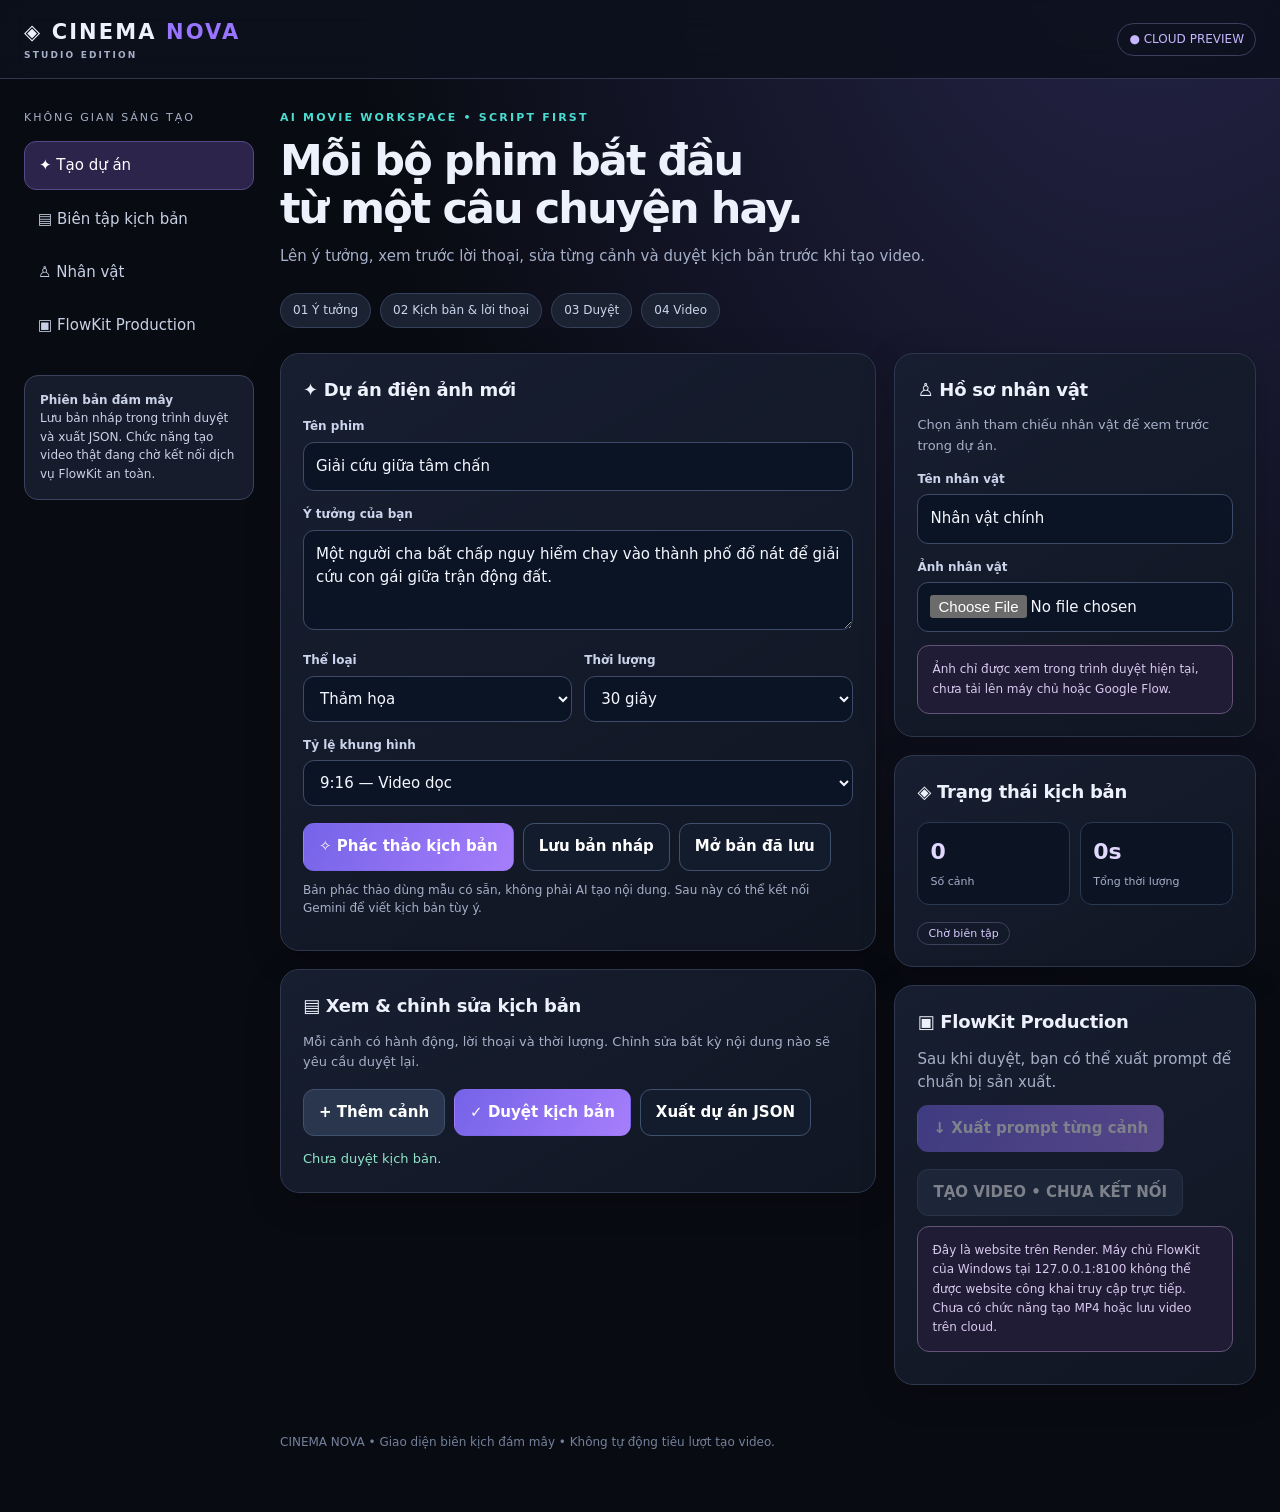
==== index.html @ 41c45855 "Add CINEMA NOVA Cloud cinematic script-first studio" ====
<!doctype html>
<html lang="vi">
<head>
<meta charset="UTF-8"/><meta name="viewport" content="width=device-width,initial-scale=1"/>
<title>CINEMA NOVA — AI Movie Studio</title>
<meta name="description" content="CINEMA NOVA Studio — sáng tạo, chỉnh sửa và duyệt kịch bản trước khi sản xuất phim."/>
<style>
:root{color-scheme:dark;--bg:#090b12;--surface:#121725;--raised:#192132;--line:#2e374e;--ink:#edf1fb;--soft:#a5b0c8;--purple:#9974ff;--cyan:#4adbd1}
*{box-sizing:border-box}body{margin:0;background:radial-gradient(ellipse at 90% -15%,#27264d 0,transparent 50%),var(--bg);font:15px/1.55 system-ui,-apple-system,"Segoe UI",Arial,sans-serif;color:var(--ink)}button,input,select,textarea{font:inherit}button{cursor:pointer}button:disabled{cursor:not-allowed;opacity:.45}
header{border-bottom:1px solid var(--line);background:#0d111de8;position:sticky;top:0;z-index:4;backdrop-filter:blur(14px)}header .inside{max-width:1300px;margin:auto;padding:16px 24px;display:flex;justify-content:space-between;align-items:center;gap:14px}.brand{font-weight:850;font-size:21px;letter-spacing:.1em}.brand em{font-style:normal;color:var(--purple)}.brand small{display:block;font-size:9px;letter-spacing:.24em;color:var(--soft)}.online{padding:6px 11px;border:1px solid #3b405d;color:#c6b6ff;border-radius:99px;font-size:12px}
.layout{max-width:1300px;margin:0 auto;padding:30px 24px;display:grid;grid-template-columns:230px minmax(0,1fr);gap:26px}.sidebar{align-self:start;position:sticky;top:99px}.aside-title{font-size:11px;text-transform:uppercase;letter-spacing:.18em;color:var(--soft);margin-bottom:14px}.nav{display:block;padding:12px 14px;border-radius:12px;color:#c7d0e4;text-decoration:none;margin-bottom:6px}.nav.active{background:#2c244b;color:white;border:1px solid #564989}.nav:hover{background:#20283b}.side-note{margin-top:25px;border:1px solid #3c425e;background:#171c2d;border-radius:14px;padding:15px;font-size:12px;color:#c9d2e6}
main{min-width:0}.eyebrow{color:var(--cyan);font-size:11px;font-weight:700;letter-spacing:.2em;text-transform:uppercase}h1{font-size:clamp(26px,4vw,43px);letter-spacing:-.045em;line-height:1.13;margin:9px 0 12px}h2{font-size:18px;letter-spacing:-.015em;margin:0 0 12px}p{margin:10px 0}.muted{color:var(--soft)}.steps{display:flex;gap:9px;flex-wrap:wrap;margin:25px 0}.step{border-radius:99px;background:#1b2232;border:1px solid #35405b;padding:7px 12px;font-size:12px;color:#cad6eb}.cols{display:grid;grid-template-columns:minmax(0,1.65fr) minmax(270px,1fr);gap:18px;align-items:start}.panel{border:1px solid var(--line);background:linear-gradient(150deg,#171e30,#101622);border-radius:19px;padding:22px;margin-bottom:18px;box-shadow:0 9px 35px #0003}
label{display:block;font-size:12px;color:#cad4ec;margin:14px 0 6px;font-weight:650}textarea,input,select{width:100%;border:1px solid #3d4b68;border-radius:11px;background:#0b1424;color:#f5f7ff;outline:none;padding:12px}textarea{min-height:100px;resize:vertical}input:focus,select:focus,textarea:focus{border-color:var(--purple);box-shadow:0 0 0 2px #9974ff20}.twocol{display:grid;grid-template-columns:1fr 1fr;gap:12px}.actions{display:flex;gap:9px;flex-wrap:wrap;margin-top:17px}.btn{background:#29364d;border:1px solid #40516d;border-radius:11px;color:white;padding:11px 15px;font-weight:700}.btn:hover:not(:disabled){filter:brightness(1.16)}.btn.primary{background:linear-gradient(120deg,#7563e8,#a67efb);border-color:transparent}.btn.outline{background:#131c2d}.status{font-size:13px;color:#91e4c7;margin-top:13px;min-height:21px}.scene{border:1px solid #394760;background:#0c1525;border-radius:14px;padding:16px;margin:12px 0}.scene-top{display:flex;justify-content:space-between;align-items:center;gap:9px}.scene-top strong{color:#e3d9ff}.scene button{font-size:12px}.scene textarea{min-height:78px}.pill{border:1px solid #41405b;border-radius:99px;color:#d9cbff;font-size:11px;padding:4px 10px}.notice{border:1px solid #635477;background:#211c35;border-radius:12px;padding:14px;color:#d8c9ef;font-size:12px;line-height:1.6}.preview{width:100%;max-height:190px;object-fit:contain;display:none;border:1px solid var(--line);border-radius:12px;margin-top:12px;background:#0b1424}.statgrid{display:grid;grid-template-columns:repeat(2,1fr);gap:10px;margin:16px 0}.stat{background:#0c1424;border:1px solid #283a52;border-radius:12px;padding:12px}.stat b{display:block;font-size:22px;color:#e1d7ff}.stat span{font-size:11px;color:var(--soft)}footer{padding:30px 0;color:#74819b;font-size:12px}
@media(max-width:1100px){.layout{grid-template-columns:1fr}.sidebar{position:static;display:flex;flex-wrap:wrap;align-items:center;gap:7px}.aside-title,.side-note{display:none}.nav{margin:0}.cols{grid-template-columns:1fr}}@media(max-width:600px){.layout{padding:22px 13px}.panel{padding:17px}.twocol{grid-template-columns:1fr}header .inside{padding:13px}.online{font-size:10px}h1{font-size:27px}}
</style></head>
<body>
<header><div class="inside"><div class="brand">◈ CINEMA <em>NOVA</em><small>STUDIO EDITION</small></div><span class="online">● CLOUD PREVIEW</span></div></header>
<div class="layout">
<aside class="sidebar"><div class="aside-title">Không gian sáng tạo</div><a class="nav active" href="#project">✦ Tạo dự án</a><a class="nav" href="#script">▤ Biên tập kịch bản</a><a class="nav" href="#characters">♙ Nhân vật</a><a class="nav" href="#production">▣ FlowKit Production</a><div class="side-note"><b>Phiên bản đám mây</b><br/>Lưu bản nháp trong trình duyệt và xuất JSON. Chức năng tạo video thật đang chờ kết nối dịch vụ FlowKit an toàn.</div></aside>
<main><div class="eyebrow">AI MOVIE WORKSPACE • SCRIPT FIRST</div><h1>Mỗi bộ phim bắt đầu<br/>từ một câu chuyện hay.</h1><p class="muted">Lên ý tưởng, xem trước lời thoại, sửa từng cảnh và duyệt kịch bản trước khi tạo video.</p>
<div class="steps"><span class="step">01 Ý tưởng</span><span class="step">02 Kịch bản & lời thoại</span><span class="step">03 Duyệt</span><span class="step">04 Video</span></div>
<div class="cols"><div>
<section class="panel" id="project"><h2>✦ Dự án điện ảnh mới</h2><label for="title">Tên phim</label><input id="title" value="Giải cứu giữa tâm chấn" maxlength="120"/><label for="idea">Ý tưởng của bạn</label><textarea id="idea" placeholder="Ví dụ: Người cha vượt qua thảm họa để cứu con gái...">Một người cha bất chấp nguy hiểm chạy vào thành phố đổ nát để giải cứu con gái giữa trận động đất.</textarea><div class="twocol"><div><label for="genre">Thể loại</label><select id="genre"><option>Hành động</option><option selected>Thảm họa</option><option>Hài hước</option><option>Kinh dị</option><option>Tình cảm</option><option>Gia đình</option><option>Khoa học viễn tưởng</option><option>Võ thuật</option><option>Hình sự</option><option>Phiêu lưu</option><option>Cổ trang</option><option>Hoạt hình</option><option>Tài liệu</option><option>Thần thoại</option><option>Chiến tranh</option><option>Âm nhạc</option></select></div><div><label for="duration">Thời lượng</label><select id="duration"><option value="15">15 giây</option><option value="30" selected>30 giây</option><option value="60">60 giây</option></select></div></div><label for="ratio">Tỷ lệ khung hình</label><select id="ratio"><option value="9:16">9:16 — Video dọc</option><option value="16:9">16:9 — Điện ảnh ngang</option></select><div class="actions"><button id="draft" class="btn primary">✧ Phác thảo kịch bản</button><button id="save" class="btn outline">Lưu bản nháp</button><button id="load" class="btn outline">Mở bản đã lưu</button></div><p class="muted" style="font-size:12px">Bản phác thảo dùng mẫu có sẵn, không phải AI tạo nội dung. Sau này có thể kết nối Gemini để viết kịch bản tùy ý.</p></section>
<section class="panel" id="script"><h2>▤ Xem & chỉnh sửa kịch bản</h2><p class="muted" style="font-size:13px">Mỗi cảnh có hành động, lời thoại và thời lượng. Chỉnh sửa bất kỳ nội dung nào sẽ yêu cầu duyệt lại.</p><div id="scenes"></div><div class="actions"><button id="add" class="btn">+ Thêm cảnh</button><button id="approve" class="btn primary">✓ Duyệt kịch bản</button><button id="export" class="btn outline">Xuất dự án JSON</button></div><div role="status" id="status" class="status">Chưa duyệt kịch bản.</div></section>
</div><div>
<section class="panel" id="characters"><h2>♙ Hồ sơ nhân vật</h2><p class="muted" style="font-size:13px">Chọn ảnh tham chiếu nhân vật để xem trước trong dự án.</p><label for="character">Tên nhân vật</label><input id="character" value="Nhân vật chính"/><label for="photo">Ảnh nhân vật</label><input id="photo" type="file" accept="image/*"/><img class="preview" id="preview" alt="Ảnh tham chiếu"/><div class="notice" style="margin-top:13px">Ảnh chỉ được xem trong trình duyệt hiện tại, chưa tải lên máy chủ hoặc Google Flow.</div></section>
<section class="panel"><h2>◈ Trạng thái kịch bản</h2><div class="statgrid"><div class="stat"><b id="sceneCount">0</b><span>Số cảnh</span></div><div class="stat"><b id="seconds">0s</b><span>Tổng thời lượng</span></div></div><span class="pill" id="approvalState">Chờ biên tập</span></section>
<section class="panel" id="production"><h2>▣ FlowKit Production</h2><p class="muted">Sau khi duyệt, bạn có thể xuất prompt để chuẩn bị sản xuất.</p><button class="btn primary" id="prompts" disabled>↓ Xuất prompt từng cảnh</button><div class="actions"><button class="btn" id="produce" disabled>TẠO VIDEO • CHƯA KẾT NỐI</button></div><p class="notice">Đây là website trên Render. Máy chủ FlowKit của Windows tại 127.0.0.1:8100 không thể được website công khai truy cập trực tiếp. Chưa có chức năng tạo MP4 hoặc lưu video trên cloud.</p></section></div></div>
<footer>CINEMA NOVA • Giao diện biên kịch đám mây • Không tự động tiêu lượt tạo video.</footer>
</main></div>
<script>
"use strict";
const el=id=>document.getElementById(id);
const keys=['title','idea','genre','duration','ratio','character'];
let scenes=[],approved=false,previewURL=null;
const safe=s=>String(s==null?'':s);
const total=()=>scenes.reduce((x,s)=>x+Number(s.duration||0),0);
function setState(t){el('status').textContent=t;}
function markChanged(){approved=false;el('prompts').disabled=true;el('approvalState').textContent='Cần duyệt lại';setState('Đang chỉnh sửa — duyệt lại kịch bản trước khi xuất prompt.');}
function refresh(){let root=el('scenes');root.replaceChildren();scenes.forEach((s,i)=>{
const box=document.createElement('div');box.className='scene';
const top=document.createElement('div');top.className='scene-top';const name=document.createElement('strong');name.textContent='Cảnh '+(i+1);const deleteBtn=document.createElement('button');deleteBtn.className='btn outline';deleteBtn.textContent='Xóa';deleteBtn.addEventListener('click',()=>{scenes.splice(i,1);markChanged();refresh()});top.append(name,deleteBtn);box.append(top);
function field(label,value,fn,tag){const l=document.createElement('label');l.textContent=label;const input=document.createElement(tag);if(tag==='input'){input.type='number';input.min='1';input.max='60';input.step='1'}input.value=value;input.addEventListener('input',e=>{fn(e.target.value);markChanged();updateStats()});box.append(l,input)}
field('Hành động / góc máy',safe(s.action),x=>s.action=x,'textarea');
field('Lời thoại tiếng Việt',safe(s.dialogue),x=>s.dialogue=x,'textarea');
field('Thời lượng (giây)',s.duration,x=>s.duration=Number(x),'input');root.append(box)});
updateStats();}
function updateStats(){el('sceneCount').textContent=scenes.length;el('seconds').textContent=total()+'s'}
function draft(){const idea=safe(el('idea').value).trim();if(!idea){alert('Hãy nhập ý tưởng phim trước.');return}const n=Math.max(2,Math.ceil(Number(el('duration').value)/10));const part=Number(el('duration').value)/n;
scenes=Array.from({length:n},(_,i)=>({duration:part,action:i===0?'Mở đầu điện ảnh. '+idea:i===n-1?'Cao trào, hành động quyết định, kết thúc cảm xúc và rõ ràng.':'Tình huống nguy hiểm tăng dần. Nhân vật phản ứng thật, chuyển động liên tục và nhất quán.',dialogue:i===0?'Nhân vật chính: “Tôi phải tìm mọi cách!”':i===n-1?'Nhân vật chính: “Cuối cùng chúng ta cũng vượt qua!”':'Nhân vật chính: “Cố lên, không được bỏ cuộc!”'}));markChanged();refresh();setState('Đã tạo bản nháp mẫu. Hãy đọc và sửa lời thoại cho phù hợp câu chuyện.');}
function getData(){let v={scenes:scenes.map(s=>({...s}))};keys.forEach(k=>v[k]=el(k).value);return v}
function download(name,body,mime){const u=URL.createObjectURL(new Blob([body],{type:mime}));const a=document.createElement('a');a.href=u;a.download=name;document.body.append(a);a.click();a.remove();setTimeout(()=>URL.revokeObjectURL(u),2500)}
function approve(){if(!scenes.length||scenes.some(s=>!safe(s.action).trim()||!safe(s.dialogue).trim()||!Number.isFinite(Number(s.duration))||Number(s.duration)<=0)){alert('Hãy điền đủ hành động, lời thoại và thời lượng của tất cả cảnh.');return}if(Math.abs(total()-Number(el('duration').value))>0.01){alert('Tổng thời lượng cảnh ('+total()+' giây) chưa bằng thời lượng phim ('+el('duration').value+' giây).');return}approved=true;el('prompts').disabled=false;el('approvalState').textContent='✓ Đã duyệt';setState('✓ Kịch bản đã được duyệt. Có thể xuất prompt theo từng cảnh.');}
el('draft').onclick=draft;el('add').onclick=()=>{scenes.push({action:'',dialogue:'',duration:8});markChanged();refresh()};el('approve').onclick=approve;
el('save').onclick=()=>{try{localStorage.setItem('cinema-nova-cloud-project',JSON.stringify(getData()));setState('Đã lưu bản nháp trên trình duyệt này.')}catch(e){setState('Không thể lưu: bộ nhớ trình duyệt không khả dụng. Hãy dùng Xuất JSON.')}};
el('load').onclick=()=>{try{const s=localStorage.getItem('cinema-nova-cloud-project');if(!s){alert('Chưa có bản nháp đã lưu.');return}const d=JSON.parse(s);keys.forEach(k=>{if(d[k]!=null)el(k).value=d[k]});scenes=Array.isArray(d.scenes)?d.scenes:[];markChanged();refresh();setState('Đã mở bản nháp. Cần duyệt lại trước khi xuất prompt.')}catch(e){alert('Không mở được bản nháp.')}};
el('export').onclick=()=>download('cinema-nova-project.json',JSON.stringify(getData(),null,2),'application/json');
el('prompts').onclick=()=>{if(!approved)return;const p=scenes.map((s,i)=>'CẢNH '+(i+1)+' — '+s.duration+' GIÂY\\nĐịnh dạng: '+el('ratio').value+'; Thể loại: '+el('genre').value+'\\nPhong cách: cinematic photorealistic, nhân vật nhất quán, Vietnamese dialogue, no subtitles.\\nHành động: '+s.action+'\\nLời thoại: '+s.dialogue).join('\\n\\n');download('cinema-nova-flow-prompts.txt',p,'text/plain;charset=utf-8')};
keys.forEach(k=>el(k).addEventListener('input',markChanged));
el('photo').addEventListener('change',e=>{const f=e.target.files&&e.target.files[0];if(previewURL)URL.revokeObjectURL(previewURL);if(f&&f.type.startsWith('image/')){previewURL=URL.createObjectURL(f);el('preview').src=previewURL;el('preview').style.display='block';markChanged()}});
refresh();
</script></body></html>
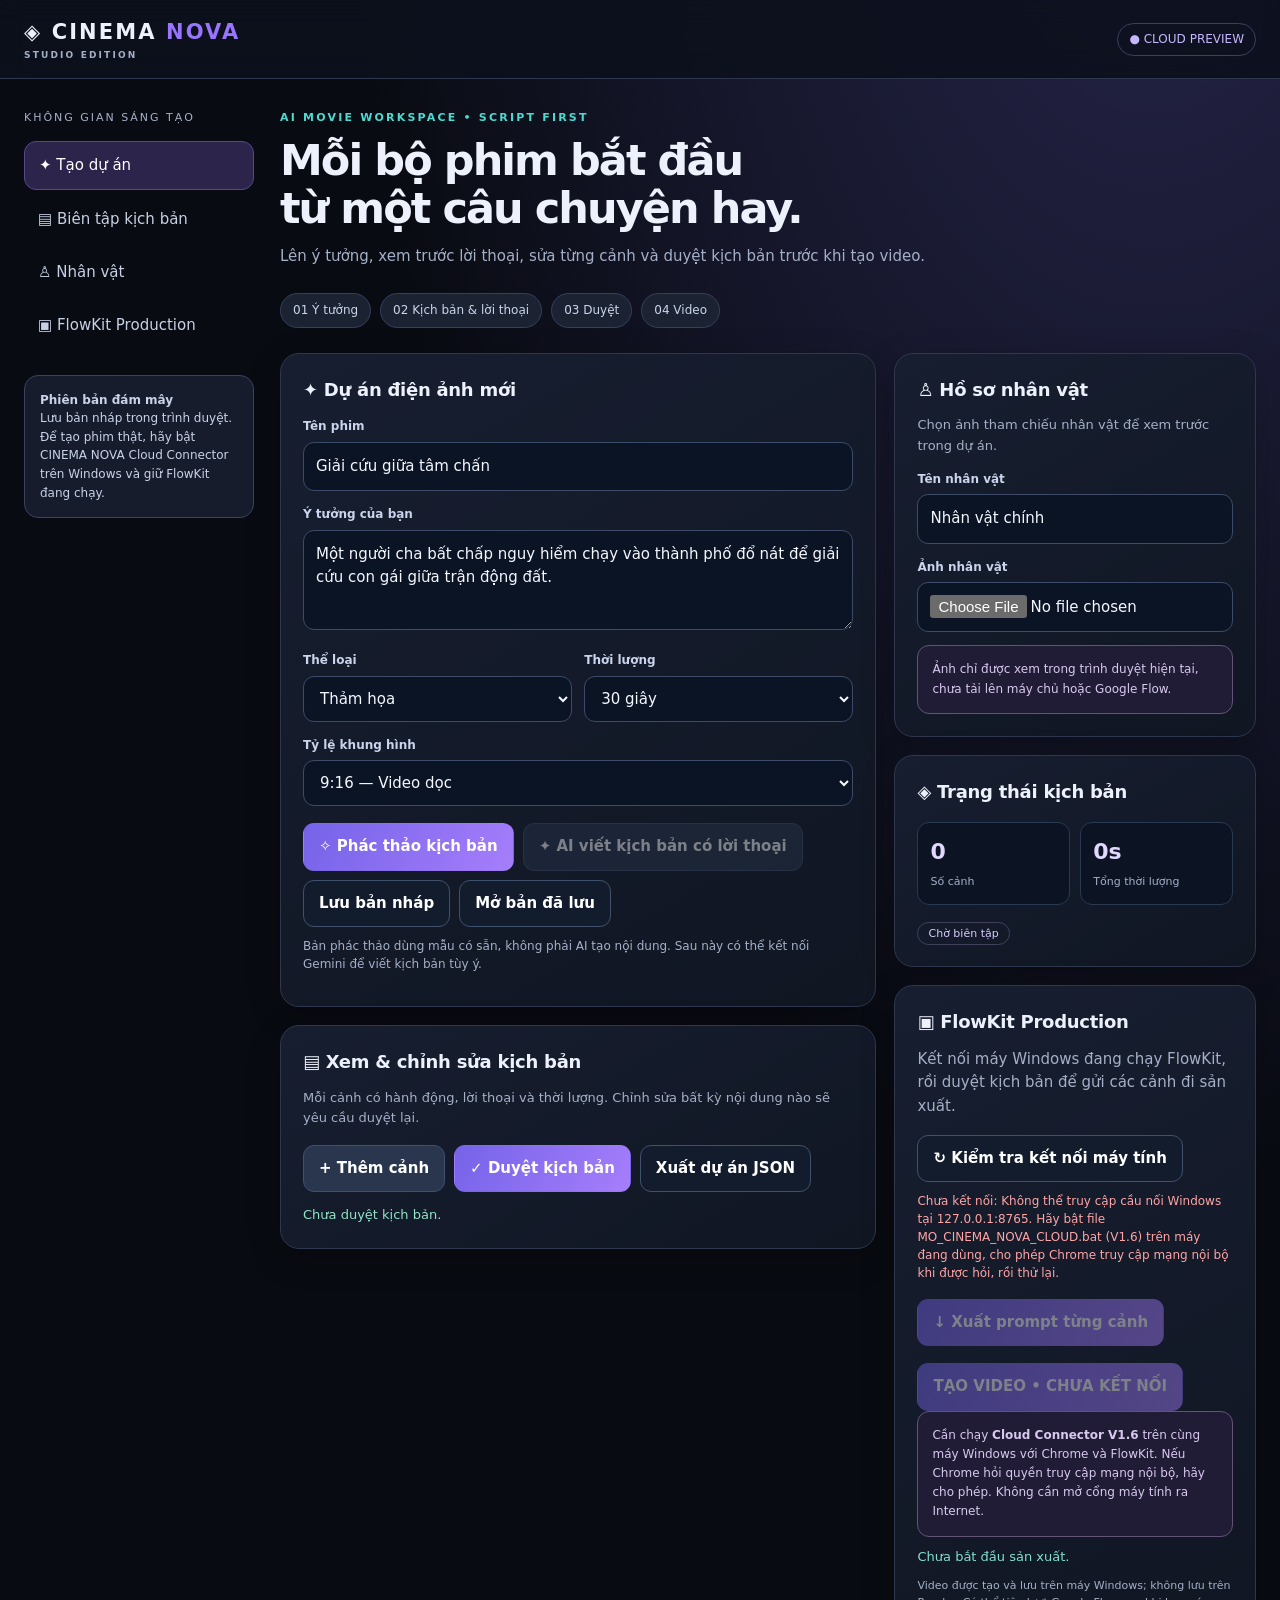
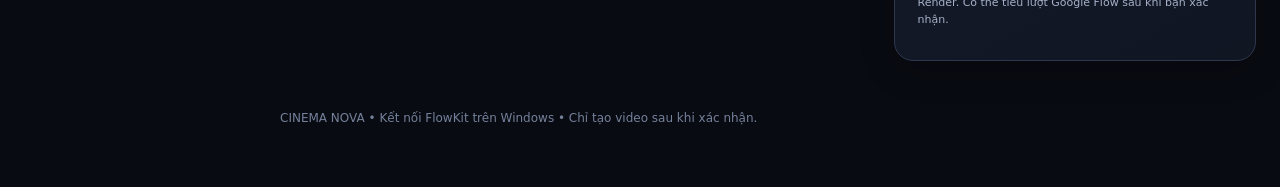
==== commit 54d432c3: "Connect Render studio UI to local FlowKit connector with explicit production confirmation" ====
--- a/index.html
+++ b/index.html
@@ -16,17 +16,29 @@
 <body>
 <header><div class="inside"><div class="brand">◈ CINEMA <em>NOVA</em><small>STUDIO EDITION</small></div><span class="online">● CLOUD PREVIEW</span></div></header>
 <div class="layout">
-<aside class="sidebar"><div class="aside-title">Không gian sáng tạo</div><a class="nav active" href="#project">✦ Tạo dự án</a><a class="nav" href="#script">▤ Biên tập kịch bản</a><a class="nav" href="#characters">♙ Nhân vật</a><a class="nav" href="#production">▣ FlowKit Production</a><div class="side-note"><b>Phiên bản đám mây</b><br/>Lưu bản nháp trong trình duyệt và xuất JSON. Chức năng tạo video thật đang chờ kết nối dịch vụ FlowKit an toàn.</div></aside>
+<aside class="sidebar"><div class="aside-title">Không gian sáng tạo</div><a class="nav active" href="#project">✦ Tạo dự án</a><a class="nav" href="#script">▤ Biên tập kịch bản</a><a class="nav" href="#characters">♙ Nhân vật</a><a class="nav" href="#production">▣ FlowKit Production</a><div class="side-note"><b>Phiên bản đám mây</b><br/>Lưu bản nháp trong trình duyệt. Để tạo phim thật, hãy bật CINEMA NOVA Cloud Connector trên Windows và giữ FlowKit đang chạy.</div></aside>
 <main><div class="eyebrow">AI MOVIE WORKSPACE • SCRIPT FIRST</div><h1>Mỗi bộ phim bắt đầu<br/>từ một câu chuyện hay.</h1><p class="muted">Lên ý tưởng, xem trước lời thoại, sửa từng cảnh và duyệt kịch bản trước khi tạo video.</p>
 <div class="steps"><span class="step">01 Ý tưởng</span><span class="step">02 Kịch bản & lời thoại</span><span class="step">03 Duyệt</span><span class="step">04 Video</span></div>
 <div class="cols"><div>
-<section class="panel" id="project"><h2>✦ Dự án điện ảnh mới</h2><label for="title">Tên phim</label><input id="title" value="Giải cứu giữa tâm chấn" maxlength="120"/><label for="idea">Ý tưởng của bạn</label><textarea id="idea" placeholder="Ví dụ: Người cha vượt qua thảm họa để cứu con gái...">Một người cha bất chấp nguy hiểm chạy vào thành phố đổ nát để giải cứu con gái giữa trận động đất.</textarea><div class="twocol"><div><label for="genre">Thể loại</label><select id="genre"><option>Hành động</option><option selected>Thảm họa</option><option>Hài hước</option><option>Kinh dị</option><option>Tình cảm</option><option>Gia đình</option><option>Khoa học viễn tưởng</option><option>Võ thuật</option><option>Hình sự</option><option>Phiêu lưu</option><option>Cổ trang</option><option>Hoạt hình</option><option>Tài liệu</option><option>Thần thoại</option><option>Chiến tranh</option><option>Âm nhạc</option></select></div><div><label for="duration">Thời lượng</label><select id="duration"><option value="15">15 giây</option><option value="30" selected>30 giây</option><option value="60">60 giây</option></select></div></div><label for="ratio">Tỷ lệ khung hình</label><select id="ratio"><option value="9:16">9:16 — Video dọc</option><option value="16:9">16:9 — Điện ảnh ngang</option></select><div class="actions"><button id="draft" class="btn primary">✧ Phác thảo kịch bản</button><button id="save" class="btn outline">Lưu bản nháp</button><button id="load" class="btn outline">Mở bản đã lưu</button></div><p class="muted" style="font-size:12px">Bản phác thảo dùng mẫu có sẵn, không phải AI tạo nội dung. Sau này có thể kết nối Gemini để viết kịch bản tùy ý.</p></section>
+<section class="panel" id="project"><h2>✦ Dự án điện ảnh mới</h2><label for="title">Tên phim</label><input id="title" value="Giải cứu giữa tâm chấn" maxlength="120"/><label for="idea">Ý tưởng của bạn</label><textarea id="idea" placeholder="Ví dụ: Người cha vượt qua thảm họa để cứu con gái...">Một người cha bất chấp nguy hiểm chạy vào thành phố đổ nát để giải cứu con gái giữa trận động đất.</textarea><div class="twocol"><div><label for="genre">Thể loại</label><select id="genre"><option>Hành động</option><option selected>Thảm họa</option><option>Hài hước</option><option>Kinh dị</option><option>Tình cảm</option><option>Gia đình</option><option>Khoa học viễn tưởng</option><option>Võ thuật</option><option>Hình sự</option><option>Phiêu lưu</option><option>Cổ trang</option><option>Hoạt hình</option><option>Tài liệu</option><option>Thần thoại</option><option>Chiến tranh</option><option>Âm nhạc</option></select></div><div><label for="duration">Thời lượng</label><select id="duration"><option value="15">15 giây</option><option value="30" selected>30 giây</option><option value="60">60 giây</option></select></div></div><label for="ratio">Tỷ lệ khung hình</label><select id="ratio"><option value="9:16">9:16 — Video dọc</option><option value="16:9">16:9 — Điện ảnh ngang</option></select><div class="actions"><button id="draft" class="btn primary">✧ Phác thảo kịch bản</button><button id="aiScript" class="btn" disabled>✦ AI viết kịch bản có lời thoại</button><button id="save" class="btn outline">Lưu bản nháp</button><button id="load" class="btn outline">Mở bản đã lưu</button></div><p class="muted" style="font-size:12px">Bản phác thảo dùng mẫu có sẵn, không phải AI tạo nội dung. Sau này có thể kết nối Gemini để viết kịch bản tùy ý.</p></section>
 <section class="panel" id="script"><h2>▤ Xem & chỉnh sửa kịch bản</h2><p class="muted" style="font-size:13px">Mỗi cảnh có hành động, lời thoại và thời lượng. Chỉnh sửa bất kỳ nội dung nào sẽ yêu cầu duyệt lại.</p><div id="scenes"></div><div class="actions"><button id="add" class="btn">+ Thêm cảnh</button><button id="approve" class="btn primary">✓ Duyệt kịch bản</button><button id="export" class="btn outline">Xuất dự án JSON</button></div><div role="status" id="status" class="status">Chưa duyệt kịch bản.</div></section>
 </div><div>
 <section class="panel" id="characters"><h2>♙ Hồ sơ nhân vật</h2><p class="muted" style="font-size:13px">Chọn ảnh tham chiếu nhân vật để xem trước trong dự án.</p><label for="character">Tên nhân vật</label><input id="character" value="Nhân vật chính"/><label for="photo">Ảnh nhân vật</label><input id="photo" type="file" accept="image/*"/><img class="preview" id="preview" alt="Ảnh tham chiếu"/><div class="notice" style="margin-top:13px">Ảnh chỉ được xem trong trình duyệt hiện tại, chưa tải lên máy chủ hoặc Google Flow.</div></section>
 <section class="panel"><h2>◈ Trạng thái kịch bản</h2><div class="statgrid"><div class="stat"><b id="sceneCount">0</b><span>Số cảnh</span></div><div class="stat"><b id="seconds">0s</b><span>Tổng thời lượng</span></div></div><span class="pill" id="approvalState">Chờ biên tập</span></section>
-<section class="panel" id="production"><h2>▣ FlowKit Production</h2><p class="muted">Sau khi duyệt, bạn có thể xuất prompt để chuẩn bị sản xuất.</p><button class="btn primary" id="prompts" disabled>↓ Xuất prompt từng cảnh</button><div class="actions"><button class="btn" id="produce" disabled>TẠO VIDEO • CHƯA KẾT NỐI</button></div><p class="notice">Đây là website trên Render. Máy chủ FlowKit của Windows tại 127.0.0.1:8100 không thể được website công khai truy cập trực tiếp. Chưa có chức năng tạo MP4 hoặc lưu video trên cloud.</p></section></div></div>
-<footer>CINEMA NOVA • Giao diện biên kịch đám mây • Không tự động tiêu lượt tạo video.</footer>
+<section class="panel" id="production">
+<h2>▣ FlowKit Production</h2>
+<p class="muted">Kết nối máy Windows đang chạy FlowKit, rồi duyệt kịch bản để gửi các cảnh đi sản xuất.</p>
+<div class="actions"><button class="btn outline" id="checkConnection">↻ Kiểm tra kết nối máy tính</button></div>
+<p id="connectorStatus" role="status" style="font-size:12px;color:#cfc7ed;line-height:1.5">Đang kiểm tra cầu nối trên Windows...</p>
+<div class="actions"><button class="btn primary" id="prompts" disabled>↓ Xuất prompt từng cảnh</button></div>
+<div class="actions"><button class="btn primary" id="produce" disabled>TẠO VIDEO • CHƯA KẾT NỐI</button></div>
+<div class="notice">Cần chạy <b>Cloud Connector V1.6</b> trên cùng máy Windows với Chrome và FlowKit. Nếu Chrome hỏi quyền truy cập mạng nội bộ, hãy cho phép. Không cần mở cổng máy tính ra Internet.</div>
+<p id="workflowArea" role="status" style="font-size:13px;color:#82dfd2;white-space:pre-wrap">Chưa bắt đầu sản xuất.</p>
+<video id="moviePlayer" style="display:none;width:100%;border-radius:12px;margin-top:12px" controls playsinline preload="metadata"></video>
+<button id="downloadMovie" class="btn" style="display:none;margin-top:10px">↓ Tải phim MP4 về máy</button>
+<p class="muted" style="font-size:11px">Video được tạo và lưu trên máy Windows; không lưu trên Render. Có thể tiêu lượt Google Flow sau khi bạn xác nhận.</p>
+</section></div></div>
+<footer>CINEMA NOVA • Kết nối FlowKit trên Windows • Chỉ tạo video sau khi xác nhận.</footer>
 </main></div>
 <script>
 "use strict";
@@ -59,4 +71,4 @@
 keys.forEach(k=>el(k).addEventListener('input',markChanged));
 el('photo').addEventListener('change',e=>{const f=e.target.files&&e.target.files[0];if(previewURL)URL.revokeObjectURL(previewURL);if(f&&f.type.startsWith('image/')){previewURL=URL.createObjectURL(f);el('preview').src=previewURL;el('preview').style.display='block';markChanged()}});
 refresh();
-</script></body></html>+</script><script src="./cloud-connector.js" defer></script></body></html>
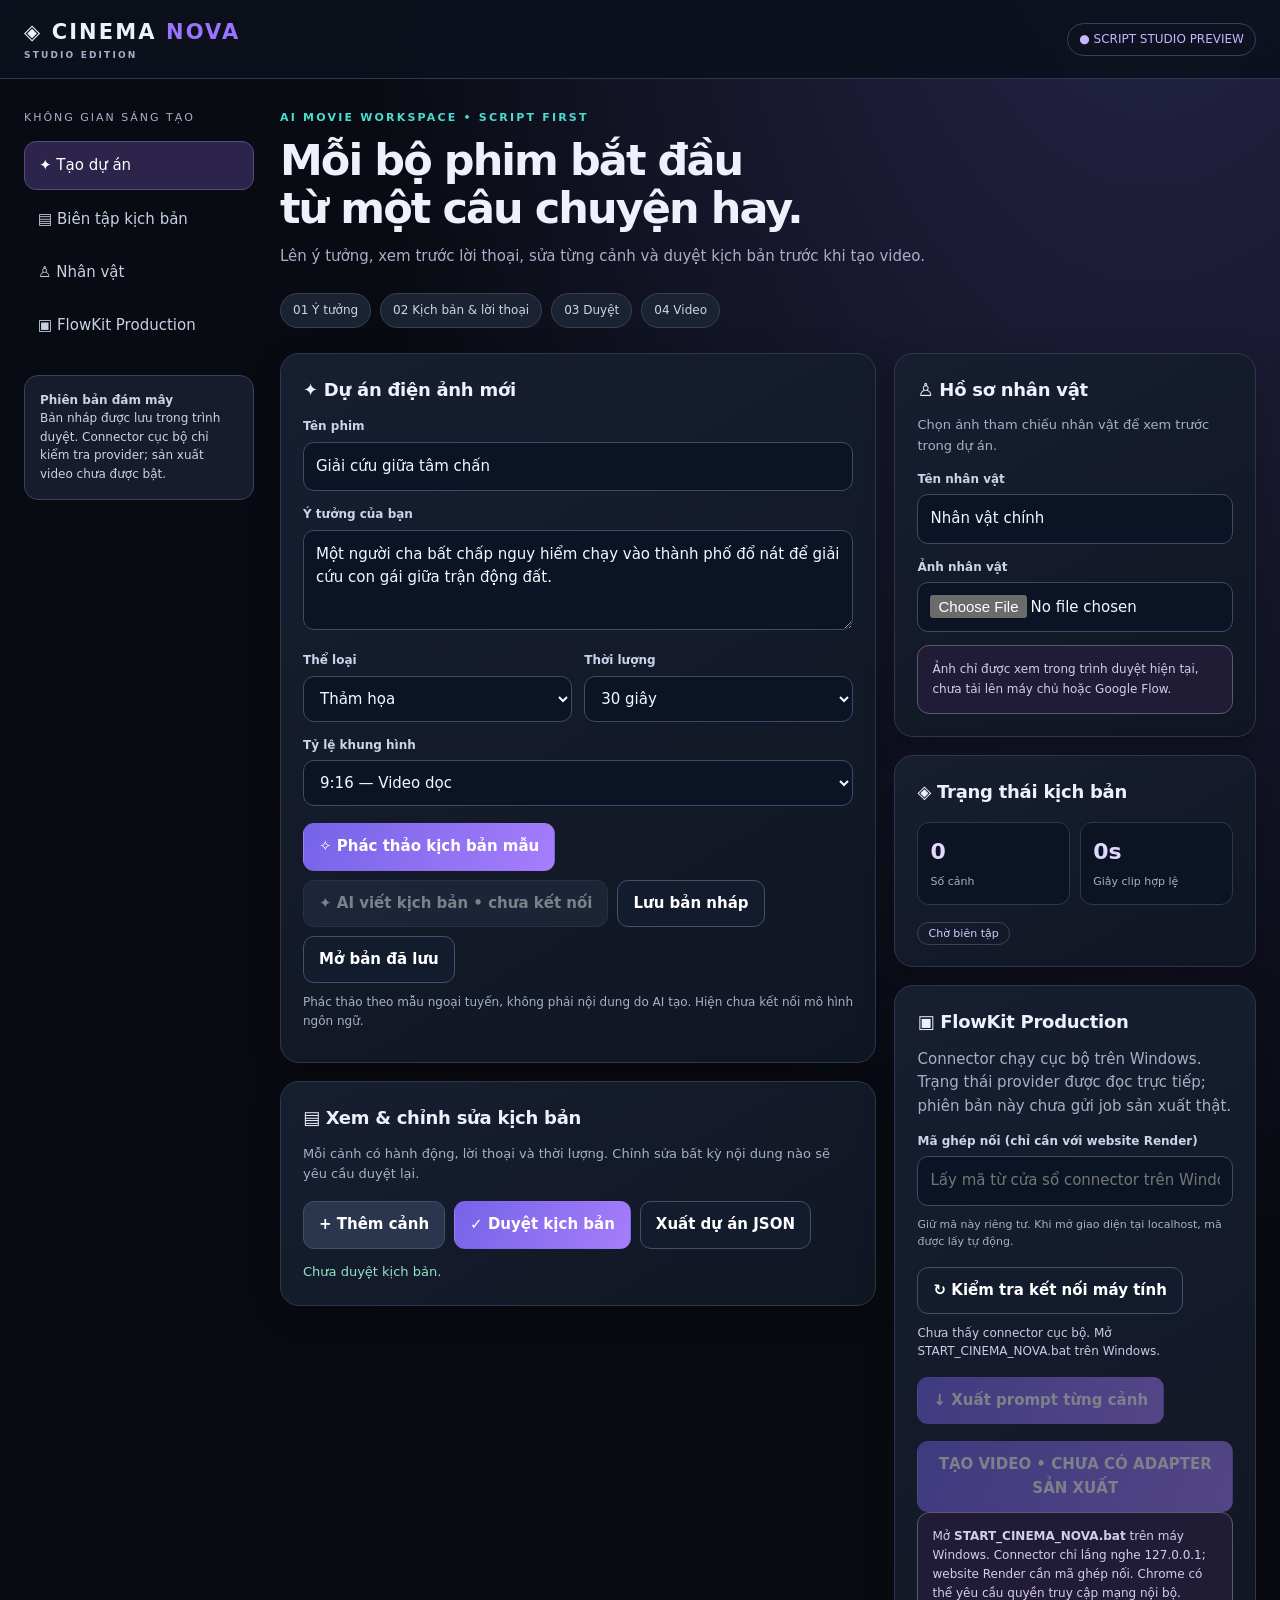
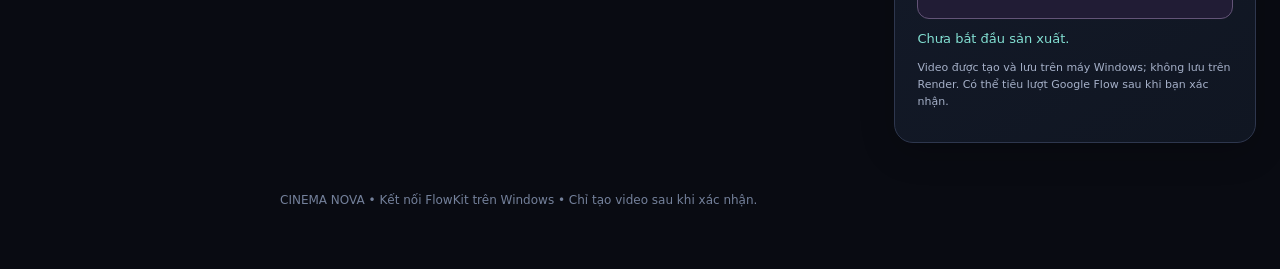
==== commit 62d2bced: "Build CINEMA NOVA local-first studio MVP" ====
--- a/index.html
+++ b/index.html
@@ -1,74 +1,76 @@
-<!doctype html>
-<html lang="vi">
-<head>
-<meta charset="UTF-8"/><meta name="viewport" content="width=device-width,initial-scale=1"/>
-<title>CINEMA NOVA — AI Movie Studio</title>
-<meta name="description" content="CINEMA NOVA Studio — sáng tạo, chỉnh sửa và duyệt kịch bản trước khi sản xuất phim."/>
-<style>
-:root{color-scheme:dark;--bg:#090b12;--surface:#121725;--raised:#192132;--line:#2e374e;--ink:#edf1fb;--soft:#a5b0c8;--purple:#9974ff;--cyan:#4adbd1}
-*{box-sizing:border-box}body{margin:0;background:radial-gradient(ellipse at 90% -15%,#27264d 0,transparent 50%),var(--bg);font:15px/1.55 system-ui,-apple-system,"Segoe UI",Arial,sans-serif;color:var(--ink)}button,input,select,textarea{font:inherit}button{cursor:pointer}button:disabled{cursor:not-allowed;opacity:.45}
-header{border-bottom:1px solid var(--line);background:#0d111de8;position:sticky;top:0;z-index:4;backdrop-filter:blur(14px)}header .inside{max-width:1300px;margin:auto;padding:16px 24px;display:flex;justify-content:space-between;align-items:center;gap:14px}.brand{font-weight:850;font-size:21px;letter-spacing:.1em}.brand em{font-style:normal;color:var(--purple)}.brand small{display:block;font-size:9px;letter-spacing:.24em;color:var(--soft)}.online{padding:6px 11px;border:1px solid #3b405d;color:#c6b6ff;border-radius:99px;font-size:12px}
-.layout{max-width:1300px;margin:0 auto;padding:30px 24px;display:grid;grid-template-columns:230px minmax(0,1fr);gap:26px}.sidebar{align-self:start;position:sticky;top:99px}.aside-title{font-size:11px;text-transform:uppercase;letter-spacing:.18em;color:var(--soft);margin-bottom:14px}.nav{display:block;padding:12px 14px;border-radius:12px;color:#c7d0e4;text-decoration:none;margin-bottom:6px}.nav.active{background:#2c244b;color:white;border:1px solid #564989}.nav:hover{background:#20283b}.side-note{margin-top:25px;border:1px solid #3c425e;background:#171c2d;border-radius:14px;padding:15px;font-size:12px;color:#c9d2e6}
-main{min-width:0}.eyebrow{color:var(--cyan);font-size:11px;font-weight:700;letter-spacing:.2em;text-transform:uppercase}h1{font-size:clamp(26px,4vw,43px);letter-spacing:-.045em;line-height:1.13;margin:9px 0 12px}h2{font-size:18px;letter-spacing:-.015em;margin:0 0 12px}p{margin:10px 0}.muted{color:var(--soft)}.steps{display:flex;gap:9px;flex-wrap:wrap;margin:25px 0}.step{border-radius:99px;background:#1b2232;border:1px solid #35405b;padding:7px 12px;font-size:12px;color:#cad6eb}.cols{display:grid;grid-template-columns:minmax(0,1.65fr) minmax(270px,1fr);gap:18px;align-items:start}.panel{border:1px solid var(--line);background:linear-gradient(150deg,#171e30,#101622);border-radius:19px;padding:22px;margin-bottom:18px;box-shadow:0 9px 35px #0003}
-label{display:block;font-size:12px;color:#cad4ec;margin:14px 0 6px;font-weight:650}textarea,input,select{width:100%;border:1px solid #3d4b68;border-radius:11px;background:#0b1424;color:#f5f7ff;outline:none;padding:12px}textarea{min-height:100px;resize:vertical}input:focus,select:focus,textarea:focus{border-color:var(--purple);box-shadow:0 0 0 2px #9974ff20}.twocol{display:grid;grid-template-columns:1fr 1fr;gap:12px}.actions{display:flex;gap:9px;flex-wrap:wrap;margin-top:17px}.btn{background:#29364d;border:1px solid #40516d;border-radius:11px;color:white;padding:11px 15px;font-weight:700}.btn:hover:not(:disabled){filter:brightness(1.16)}.btn.primary{background:linear-gradient(120deg,#7563e8,#a67efb);border-color:transparent}.btn.outline{background:#131c2d}.status{font-size:13px;color:#91e4c7;margin-top:13px;min-height:21px}.scene{border:1px solid #394760;background:#0c1525;border-radius:14px;padding:16px;margin:12px 0}.scene-top{display:flex;justify-content:space-between;align-items:center;gap:9px}.scene-top strong{color:#e3d9ff}.scene button{font-size:12px}.scene textarea{min-height:78px}.pill{border:1px solid #41405b;border-radius:99px;color:#d9cbff;font-size:11px;padding:4px 10px}.notice{border:1px solid #635477;background:#211c35;border-radius:12px;padding:14px;color:#d8c9ef;font-size:12px;line-height:1.6}.preview{width:100%;max-height:190px;object-fit:contain;display:none;border:1px solid var(--line);border-radius:12px;margin-top:12px;background:#0b1424}.statgrid{display:grid;grid-template-columns:repeat(2,1fr);gap:10px;margin:16px 0}.stat{background:#0c1424;border:1px solid #283a52;border-radius:12px;padding:12px}.stat b{display:block;font-size:22px;color:#e1d7ff}.stat span{font-size:11px;color:var(--soft)}footer{padding:30px 0;color:#74819b;font-size:12px}
-@media(max-width:1100px){.layout{grid-template-columns:1fr}.sidebar{position:static;display:flex;flex-wrap:wrap;align-items:center;gap:7px}.aside-title,.side-note{display:none}.nav{margin:0}.cols{grid-template-columns:1fr}}@media(max-width:600px){.layout{padding:22px 13px}.panel{padding:17px}.twocol{grid-template-columns:1fr}header .inside{padding:13px}.online{font-size:10px}h1{font-size:27px}}
-</style></head>
-<body>
-<header><div class="inside"><div class="brand">◈ CINEMA <em>NOVA</em><small>STUDIO EDITION</small></div><span class="online">● CLOUD PREVIEW</span></div></header>
-<div class="layout">
-<aside class="sidebar"><div class="aside-title">Không gian sáng tạo</div><a class="nav active" href="#project">✦ Tạo dự án</a><a class="nav" href="#script">▤ Biên tập kịch bản</a><a class="nav" href="#characters">♙ Nhân vật</a><a class="nav" href="#production">▣ FlowKit Production</a><div class="side-note"><b>Phiên bản đám mây</b><br/>Lưu bản nháp trong trình duyệt. Để tạo phim thật, hãy bật CINEMA NOVA Cloud Connector trên Windows và giữ FlowKit đang chạy.</div></aside>
-<main><div class="eyebrow">AI MOVIE WORKSPACE • SCRIPT FIRST</div><h1>Mỗi bộ phim bắt đầu<br/>từ một câu chuyện hay.</h1><p class="muted">Lên ý tưởng, xem trước lời thoại, sửa từng cảnh và duyệt kịch bản trước khi tạo video.</p>
-<div class="steps"><span class="step">01 Ý tưởng</span><span class="step">02 Kịch bản & lời thoại</span><span class="step">03 Duyệt</span><span class="step">04 Video</span></div>
-<div class="cols"><div>
-<section class="panel" id="project"><h2>✦ Dự án điện ảnh mới</h2><label for="title">Tên phim</label><input id="title" value="Giải cứu giữa tâm chấn" maxlength="120"/><label for="idea">Ý tưởng của bạn</label><textarea id="idea" placeholder="Ví dụ: Người cha vượt qua thảm họa để cứu con gái...">Một người cha bất chấp nguy hiểm chạy vào thành phố đổ nát để giải cứu con gái giữa trận động đất.</textarea><div class="twocol"><div><label for="genre">Thể loại</label><select id="genre"><option>Hành động</option><option selected>Thảm họa</option><option>Hài hước</option><option>Kinh dị</option><option>Tình cảm</option><option>Gia đình</option><option>Khoa học viễn tưởng</option><option>Võ thuật</option><option>Hình sự</option><option>Phiêu lưu</option><option>Cổ trang</option><option>Hoạt hình</option><option>Tài liệu</option><option>Thần thoại</option><option>Chiến tranh</option><option>Âm nhạc</option></select></div><div><label for="duration">Thời lượng</label><select id="duration"><option value="15">15 giây</option><option value="30" selected>30 giây</option><option value="60">60 giây</option></select></div></div><label for="ratio">Tỷ lệ khung hình</label><select id="ratio"><option value="9:16">9:16 — Video dọc</option><option value="16:9">16:9 — Điện ảnh ngang</option></select><div class="actions"><button id="draft" class="btn primary">✧ Phác thảo kịch bản</button><button id="aiScript" class="btn" disabled>✦ AI viết kịch bản có lời thoại</button><button id="save" class="btn outline">Lưu bản nháp</button><button id="load" class="btn outline">Mở bản đã lưu</button></div><p class="muted" style="font-size:12px">Bản phác thảo dùng mẫu có sẵn, không phải AI tạo nội dung. Sau này có thể kết nối Gemini để viết kịch bản tùy ý.</p></section>
-<section class="panel" id="script"><h2>▤ Xem & chỉnh sửa kịch bản</h2><p class="muted" style="font-size:13px">Mỗi cảnh có hành động, lời thoại và thời lượng. Chỉnh sửa bất kỳ nội dung nào sẽ yêu cầu duyệt lại.</p><div id="scenes"></div><div class="actions"><button id="add" class="btn">+ Thêm cảnh</button><button id="approve" class="btn primary">✓ Duyệt kịch bản</button><button id="export" class="btn outline">Xuất dự án JSON</button></div><div role="status" id="status" class="status">Chưa duyệt kịch bản.</div></section>
-</div><div>
-<section class="panel" id="characters"><h2>♙ Hồ sơ nhân vật</h2><p class="muted" style="font-size:13px">Chọn ảnh tham chiếu nhân vật để xem trước trong dự án.</p><label for="character">Tên nhân vật</label><input id="character" value="Nhân vật chính"/><label for="photo">Ảnh nhân vật</label><input id="photo" type="file" accept="image/*"/><img class="preview" id="preview" alt="Ảnh tham chiếu"/><div class="notice" style="margin-top:13px">Ảnh chỉ được xem trong trình duyệt hiện tại, chưa tải lên máy chủ hoặc Google Flow.</div></section>
-<section class="panel"><h2>◈ Trạng thái kịch bản</h2><div class="statgrid"><div class="stat"><b id="sceneCount">0</b><span>Số cảnh</span></div><div class="stat"><b id="seconds">0s</b><span>Tổng thời lượng</span></div></div><span class="pill" id="approvalState">Chờ biên tập</span></section>
-<section class="panel" id="production">
-<h2>▣ FlowKit Production</h2>
-<p class="muted">Kết nối máy Windows đang chạy FlowKit, rồi duyệt kịch bản để gửi các cảnh đi sản xuất.</p>
-<div class="actions"><button class="btn outline" id="checkConnection">↻ Kiểm tra kết nối máy tính</button></div>
-<p id="connectorStatus" role="status" style="font-size:12px;color:#cfc7ed;line-height:1.5">Đang kiểm tra cầu nối trên Windows...</p>
-<div class="actions"><button class="btn primary" id="prompts" disabled>↓ Xuất prompt từng cảnh</button></div>
-<div class="actions"><button class="btn primary" id="produce" disabled>TẠO VIDEO • CHƯA KẾT NỐI</button></div>
-<div class="notice">Cần chạy <b>Cloud Connector V1.6</b> trên cùng máy Windows với Chrome và FlowKit. Nếu Chrome hỏi quyền truy cập mạng nội bộ, hãy cho phép. Không cần mở cổng máy tính ra Internet.</div>
-<p id="workflowArea" role="status" style="font-size:13px;color:#82dfd2;white-space:pre-wrap">Chưa bắt đầu sản xuất.</p>
-<video id="moviePlayer" style="display:none;width:100%;border-radius:12px;margin-top:12px" controls playsinline preload="metadata"></video>
-<button id="downloadMovie" class="btn" style="display:none;margin-top:10px">↓ Tải phim MP4 về máy</button>
-<p class="muted" style="font-size:11px">Video được tạo và lưu trên máy Windows; không lưu trên Render. Có thể tiêu lượt Google Flow sau khi bạn xác nhận.</p>
-</section></div></div>
-<footer>CINEMA NOVA • Kết nối FlowKit trên Windows • Chỉ tạo video sau khi xác nhận.</footer>
-</main></div>
-<script>
-"use strict";
-const el=id=>document.getElementById(id);
-const keys=['title','idea','genre','duration','ratio','character'];
-let scenes=[],approved=false,previewURL=null;
-const safe=s=>String(s==null?'':s);
-const total=()=>scenes.reduce((x,s)=>x+Number(s.duration||0),0);
-function setState(t){el('status').textContent=t;}
-function markChanged(){approved=false;el('prompts').disabled=true;el('approvalState').textContent='Cần duyệt lại';setState('Đang chỉnh sửa — duyệt lại kịch bản trước khi xuất prompt.');}
-function refresh(){let root=el('scenes');root.replaceChildren();scenes.forEach((s,i)=>{
-const box=document.createElement('div');box.className='scene';
-const top=document.createElement('div');top.className='scene-top';const name=document.createElement('strong');name.textContent='Cảnh '+(i+1);const deleteBtn=document.createElement('button');deleteBtn.className='btn outline';deleteBtn.textContent='Xóa';deleteBtn.addEventListener('click',()=>{scenes.splice(i,1);markChanged();refresh()});top.append(name,deleteBtn);box.append(top);
-function field(label,value,fn,tag){const l=document.createElement('label');l.textContent=label;const input=document.createElement(tag);if(tag==='input'){input.type='number';input.min='1';input.max='60';input.step='1'}input.value=value;input.addEventListener('input',e=>{fn(e.target.value);markChanged();updateStats()});box.append(l,input)}
-field('Hành động / góc máy',safe(s.action),x=>s.action=x,'textarea');
-field('Lời thoại tiếng Việt',safe(s.dialogue),x=>s.dialogue=x,'textarea');
-field('Thời lượng (giây)',s.duration,x=>s.duration=Number(x),'input');root.append(box)});
-updateStats();}
-function updateStats(){el('sceneCount').textContent=scenes.length;el('seconds').textContent=total()+'s'}
-function draft(){const idea=safe(el('idea').value).trim();if(!idea){alert('Hãy nhập ý tưởng phim trước.');return}const n=Math.max(2,Math.ceil(Number(el('duration').value)/10));const part=Number(el('duration').value)/n;
-scenes=Array.from({length:n},(_,i)=>({duration:part,action:i===0?'Mở đầu điện ảnh. '+idea:i===n-1?'Cao trào, hành động quyết định, kết thúc cảm xúc và rõ ràng.':'Tình huống nguy hiểm tăng dần. Nhân vật phản ứng thật, chuyển động liên tục và nhất quán.',dialogue:i===0?'Nhân vật chính: “Tôi phải tìm mọi cách!”':i===n-1?'Nhân vật chính: “Cuối cùng chúng ta cũng vượt qua!”':'Nhân vật chính: “Cố lên, không được bỏ cuộc!”'}));markChanged();refresh();setState('Đã tạo bản nháp mẫu. Hãy đọc và sửa lời thoại cho phù hợp câu chuyện.');}
-function getData(){let v={scenes:scenes.map(s=>({...s}))};keys.forEach(k=>v[k]=el(k).value);return v}
-function download(name,body,mime){const u=URL.createObjectURL(new Blob([body],{type:mime}));const a=document.createElement('a');a.href=u;a.download=name;document.body.append(a);a.click();a.remove();setTimeout(()=>URL.revokeObjectURL(u),2500)}
-function approve(){if(!scenes.length||scenes.some(s=>!safe(s.action).trim()||!safe(s.dialogue).trim()||!Number.isFinite(Number(s.duration))||Number(s.duration)<=0)){alert('Hãy điền đủ hành động, lời thoại và thời lượng của tất cả cảnh.');return}if(Math.abs(total()-Number(el('duration').value))>0.01){alert('Tổng thời lượng cảnh ('+total()+' giây) chưa bằng thời lượng phim ('+el('duration').value+' giây).');return}approved=true;el('prompts').disabled=false;el('approvalState').textContent='✓ Đã duyệt';setState('✓ Kịch bản đã được duyệt. Có thể xuất prompt theo từng cảnh.');}
-el('draft').onclick=draft;el('add').onclick=()=>{scenes.push({action:'',dialogue:'',duration:8});markChanged();refresh()};el('approve').onclick=approve;
-el('save').onclick=()=>{try{localStorage.setItem('cinema-nova-cloud-project',JSON.stringify(getData()));setState('Đã lưu bản nháp trên trình duyệt này.')}catch(e){setState('Không thể lưu: bộ nhớ trình duyệt không khả dụng. Hãy dùng Xuất JSON.')}};
-el('load').onclick=()=>{try{const s=localStorage.getItem('cinema-nova-cloud-project');if(!s){alert('Chưa có bản nháp đã lưu.');return}const d=JSON.parse(s);keys.forEach(k=>{if(d[k]!=null)el(k).value=d[k]});scenes=Array.isArray(d.scenes)?d.scenes:[];markChanged();refresh();setState('Đã mở bản nháp. Cần duyệt lại trước khi xuất prompt.')}catch(e){alert('Không mở được bản nháp.')}};
-el('export').onclick=()=>download('cinema-nova-project.json',JSON.stringify(getData(),null,2),'application/json');
-el('prompts').onclick=()=>{if(!approved)return;const p=scenes.map((s,i)=>'CẢNH '+(i+1)+' — '+s.duration+' GIÂY\\nĐịnh dạng: '+el('ratio').value+'; Thể loại: '+el('genre').value+'\\nPhong cách: cinematic photorealistic, nhân vật nhất quán, Vietnamese dialogue, no subtitles.\\nHành động: '+s.action+'\\nLời thoại: '+s.dialogue).join('\\n\\n');download('cinema-nova-flow-prompts.txt',p,'text/plain;charset=utf-8')};
-keys.forEach(k=>el(k).addEventListener('input',markChanged));
-el('photo').addEventListener('change',e=>{const f=e.target.files&&e.target.files[0];if(previewURL)URL.revokeObjectURL(previewURL);if(f&&f.type.startsWith('image/')){previewURL=URL.createObjectURL(f);el('preview').src=previewURL;el('preview').style.display='block';markChanged()}});
-refresh();
-</script><script src="./cloud-connector.js" defer></script></body></html>+<!doctype html>
+<html lang="vi">
+<head>
+<meta charset="UTF-8"/><meta name="viewport" content="width=device-width,initial-scale=1"/>
+<title>CINEMA NOVA — AI Movie Studio</title>
+<meta name="description" content="CINEMA NOVA Studio — sáng tạo, chỉnh sửa và duyệt kịch bản trước khi sản xuất phim."/>
+<style>
+:root{color-scheme:dark;--bg:#090b12;--surface:#121725;--raised:#192132;--line:#2e374e;--ink:#edf1fb;--soft:#a5b0c8;--purple:#9974ff;--cyan:#4adbd1}
+*{box-sizing:border-box}body{margin:0;background:radial-gradient(ellipse at 90% -15%,#27264d 0,transparent 50%),var(--bg);font:15px/1.55 system-ui,-apple-system,"Segoe UI",Arial,sans-serif;color:var(--ink)}button,input,select,textarea{font:inherit}button{cursor:pointer}button:disabled{cursor:not-allowed;opacity:.45}
+header{border-bottom:1px solid var(--line);background:#0d111de8;position:sticky;top:0;z-index:4;backdrop-filter:blur(14px)}header .inside{max-width:1300px;margin:auto;padding:16px 24px;display:flex;justify-content:space-between;align-items:center;gap:14px}.brand{font-weight:850;font-size:21px;letter-spacing:.1em}.brand em{font-style:normal;color:var(--purple)}.brand small{display:block;font-size:9px;letter-spacing:.24em;color:var(--soft)}.online{padding:6px 11px;border:1px solid #3b405d;color:#c6b6ff;border-radius:99px;font-size:12px}
+.layout{max-width:1300px;margin:0 auto;padding:30px 24px;display:grid;grid-template-columns:230px minmax(0,1fr);gap:26px}.sidebar{align-self:start;position:sticky;top:99px}.aside-title{font-size:11px;text-transform:uppercase;letter-spacing:.18em;color:var(--soft);margin-bottom:14px}.nav{display:block;padding:12px 14px;border-radius:12px;color:#c7d0e4;text-decoration:none;margin-bottom:6px}.nav.active{background:#2c244b;color:white;border:1px solid #564989}.nav:hover{background:#20283b}.side-note{margin-top:25px;border:1px solid #3c425e;background:#171c2d;border-radius:14px;padding:15px;font-size:12px;color:#c9d2e6}
+main{min-width:0}.eyebrow{color:var(--cyan);font-size:11px;font-weight:700;letter-spacing:.2em;text-transform:uppercase}h1{font-size:clamp(26px,4vw,43px);letter-spacing:-.045em;line-height:1.13;margin:9px 0 12px}h2{font-size:18px;letter-spacing:-.015em;margin:0 0 12px}p{margin:10px 0}.muted{color:var(--soft)}.steps{display:flex;gap:9px;flex-wrap:wrap;margin:25px 0}.step{border-radius:99px;background:#1b2232;border:1px solid #35405b;padding:7px 12px;font-size:12px;color:#cad6eb}.cols{display:grid;grid-template-columns:minmax(0,1.65fr) minmax(270px,1fr);gap:18px;align-items:start}.panel{border:1px solid var(--line);background:linear-gradient(150deg,#171e30,#101622);border-radius:19px;padding:22px;margin-bottom:18px;box-shadow:0 9px 35px #0003}
+label{display:block;font-size:12px;color:#cad4ec;margin:14px 0 6px;font-weight:650}textarea,input,select{width:100%;border:1px solid #3d4b68;border-radius:11px;background:#0b1424;color:#f5f7ff;outline:none;padding:12px}textarea{min-height:100px;resize:vertical}input:focus,select:focus,textarea:focus{border-color:var(--purple);box-shadow:0 0 0 2px #9974ff20}.twocol{display:grid;grid-template-columns:1fr 1fr;gap:12px}.actions{display:flex;gap:9px;flex-wrap:wrap;margin-top:17px}.btn{background:#29364d;border:1px solid #40516d;border-radius:11px;color:white;padding:11px 15px;font-weight:700}.btn:hover:not(:disabled){filter:brightness(1.16)}.btn.primary{background:linear-gradient(120deg,#7563e8,#a67efb);border-color:transparent}.btn.outline{background:#131c2d}.status{font-size:13px;color:#91e4c7;margin-top:13px;min-height:21px}.scene{border:1px solid #394760;background:#0c1525;border-radius:14px;padding:16px;margin:12px 0}.scene-top{display:flex;justify-content:space-between;align-items:center;gap:9px}.scene-top strong{color:#e3d9ff}.scene button{font-size:12px}.scene textarea{min-height:78px}.pill{border:1px solid #41405b;border-radius:99px;color:#d9cbff;font-size:11px;padding:4px 10px}.notice{border:1px solid #635477;background:#211c35;border-radius:12px;padding:14px;color:#d8c9ef;font-size:12px;line-height:1.6}.preview{width:100%;max-height:190px;object-fit:contain;display:none;border:1px solid var(--line);border-radius:12px;margin-top:12px;background:#0b1424}.statgrid{display:grid;grid-template-columns:repeat(2,1fr);gap:10px;margin:16px 0}.stat{background:#0c1424;border:1px solid #283a52;border-radius:12px;padding:12px}.stat b{display:block;font-size:22px;color:#e1d7ff}.stat span{font-size:11px;color:var(--soft)}footer{padding:30px 0;color:#74819b;font-size:12px}
+@media(max-width:1100px){.layout{grid-template-columns:1fr}.sidebar{position:static;display:flex;flex-wrap:wrap;align-items:center;gap:7px}.aside-title,.side-note{display:none}.nav{margin:0}.cols{grid-template-columns:1fr}}@media(max-width:600px){.layout{padding:22px 13px}.panel{padding:17px}.twocol{grid-template-columns:1fr}header .inside{padding:13px}.online{font-size:10px}h1{font-size:27px}}
+</style></head>
+<body>
+<header><div class="inside"><div class="brand">◈ CINEMA <em>NOVA</em><small>STUDIO EDITION</small></div><span class="online">● SCRIPT STUDIO PREVIEW</span></div></header>
+<div class="layout">
+<aside class="sidebar"><div class="aside-title">Không gian sáng tạo</div><a class="nav active" href="#project">✦ Tạo dự án</a><a class="nav" href="#script">▤ Biên tập kịch bản</a><a class="nav" href="#characters">♙ Nhân vật</a><a class="nav" href="#production">▣ FlowKit Production</a><div class="side-note"><b>Phiên bản đám mây</b><br/>Bản nháp được lưu trong trình duyệt. Connector cục bộ chỉ kiểm tra provider; sản xuất video chưa được bật.</div></aside>
+<main><div class="eyebrow">AI MOVIE WORKSPACE • SCRIPT FIRST</div><h1>Mỗi bộ phim bắt đầu<br/>từ một câu chuyện hay.</h1><p class="muted">Lên ý tưởng, xem trước lời thoại, sửa từng cảnh và duyệt kịch bản trước khi tạo video.</p>
+<div class="steps"><span class="step">01 Ý tưởng</span><span class="step">02 Kịch bản & lời thoại</span><span class="step">03 Duyệt</span><span class="step">04 Video</span></div>
+<div class="cols"><div>
+<section class="panel" id="project"><h2>✦ Dự án điện ảnh mới</h2><label for="title">Tên phim</label><input id="title" value="Giải cứu giữa tâm chấn" maxlength="120"/><label for="idea">Ý tưởng của bạn</label><textarea id="idea" placeholder="Ví dụ: Người cha vượt qua thảm họa để cứu con gái...">Một người cha bất chấp nguy hiểm chạy vào thành phố đổ nát để giải cứu con gái giữa trận động đất.</textarea><div class="twocol"><div><label for="genre">Thể loại</label><select id="genre"><option>Hành động</option><option selected>Thảm họa</option><option>Hài hước</option><option>Kinh dị</option><option>Tình cảm</option><option>Gia đình</option><option>Khoa học viễn tưởng</option><option>Võ thuật</option><option>Hình sự</option><option>Phiêu lưu</option><option>Cổ trang</option><option>Hoạt hình</option><option>Tài liệu</option><option>Thần thoại</option><option>Chiến tranh</option><option>Âm nhạc</option></select></div><div><label for="duration">Thời lượng</label><select id="duration"><option value="15">15 giây</option><option value="30" selected>30 giây</option><option value="60">60 giây</option></select></div></div><label for="ratio">Tỷ lệ khung hình</label><select id="ratio"><option value="9:16">9:16 — Video dọc</option><option value="16:9">16:9 — Điện ảnh ngang</option></select><div class="actions"><button id="draft" class="btn primary">✧ Phác thảo kịch bản mẫu</button><button id="aiScript" class="btn" disabled title="Chưa cấu hình mô hình ngôn ngữ">✦ AI viết kịch bản • chưa kết nối</button><button id="save" class="btn outline">Lưu bản nháp</button><button id="load" class="btn outline">Mở bản đã lưu</button></div><p class="muted" style="font-size:12px">Phác thảo theo mẫu ngoại tuyến, không phải nội dung do AI tạo. Hiện chưa kết nối mô hình ngôn ngữ.</p></section>
+<section class="panel" id="script"><h2>▤ Xem & chỉnh sửa kịch bản</h2><p class="muted" style="font-size:13px">Mỗi cảnh có hành động, lời thoại và thời lượng. Chỉnh sửa bất kỳ nội dung nào sẽ yêu cầu duyệt lại.</p><div id="scenes"></div><div class="actions"><button id="add" class="btn">+ Thêm cảnh</button><button id="approve" class="btn primary">✓ Duyệt kịch bản</button><button id="export" class="btn outline">Xuất dự án JSON</button></div><div role="status" id="status" class="status">Chưa duyệt kịch bản.</div></section>
+</div><div>
+<section class="panel" id="characters"><h2>♙ Hồ sơ nhân vật</h2><p class="muted" style="font-size:13px">Chọn ảnh tham chiếu nhân vật để xem trước trong dự án.</p><label for="character">Tên nhân vật</label><input id="character" value="Nhân vật chính"/><label for="photo">Ảnh nhân vật</label><input id="photo" type="file" accept="image/*"/><img class="preview" id="preview" alt="Ảnh tham chiếu"/><div class="notice" style="margin-top:13px">Ảnh chỉ được xem trong trình duyệt hiện tại, chưa tải lên máy chủ hoặc Google Flow.</div></section>
+<section class="panel"><h2>◈ Trạng thái kịch bản</h2><div class="statgrid"><div class="stat"><b id="sceneCount">0</b><span>Số cảnh</span></div><div class="stat"><b id="seconds">0s</b><span>Giây clip hợp lệ</span></div></div><span class="pill" id="approvalState">Chờ biên tập</span></section>
+<section class="panel" id="production">
+<h2>▣ FlowKit Production</h2>
+<p class="muted">Connector chạy cục bộ trên Windows. Trạng thái provider được đọc trực tiếp; phiên bản này chưa gửi job sản xuất thật.</p>
+<label for="pairingToken">Mã ghép nối (chỉ cần với website Render)</label><input id="pairingToken" type="password" autocomplete="off" placeholder="Lấy mã từ cửa sổ connector trên Windows" aria-describedby="pairingHelp"/><p id="pairingHelp" class="muted" style="font-size:11px">Giữ mã này riêng tư. Khi mở giao diện tại localhost, mã được lấy tự động.</p>
+<div class="actions"><button class="btn outline" id="checkConnection">↻ Kiểm tra kết nối máy tính</button></div>
+<p id="connectorStatus" role="status" style="font-size:12px;color:#cfc7ed;line-height:1.5">Đang kiểm tra cầu nối trên Windows...</p>
+<div class="actions"><button class="btn primary" id="prompts" disabled>↓ Xuất prompt từng cảnh</button></div>
+<div class="actions"><button class="btn primary" id="produce" disabled>TẠO VIDEO • CHƯA KẾT NỐI</button></div>
+<div class="notice">Mở <b>START_CINEMA_NOVA.bat</b> trên máy Windows. Connector chỉ lắng nghe 127.0.0.1; website Render cần mã ghép nối. Chrome có thể yêu cầu quyền truy cập mạng nội bộ.</div>
+<p id="workflowArea" role="status" style="font-size:13px;color:#82dfd2;white-space:pre-wrap">Chưa bắt đầu sản xuất.</p>
+<video id="moviePlayer" style="display:none;width:100%;border-radius:12px;margin-top:12px" controls playsinline preload="metadata"></video>
+<button id="downloadMovie" class="btn" style="display:none;margin-top:10px">↓ Tải phim MP4 về máy</button>
+<p class="muted" style="font-size:11px">Video được tạo và lưu trên máy Windows; không lưu trên Render. Có thể tiêu lượt Google Flow sau khi bạn xác nhận.</p>
+</section></div></div>
+<footer>CINEMA NOVA • Kết nối FlowKit trên Windows • Chỉ tạo video sau khi xác nhận.</footer>
+</main></div>
+<script>
+"use strict";
+const el=id=>document.getElementById(id);
+const keys=['title','idea','genre','duration','ratio','character'];
+let scenes=[],approved=false,previewURL=null;
+const safe=s=>String(s==null?'':s);
+const total=()=>scenes.reduce((x,s)=>x+Number(s.duration||0),0);
+function setState(t){el('status').textContent=t;}
+function markChanged(){approved=false;el('prompts').disabled=true;el('approvalState').textContent='Cần duyệt lại';setState('Đang chỉnh sửa — duyệt lại kịch bản trước khi xuất prompt.');}
+function refresh(){let root=el('scenes');root.replaceChildren();scenes.forEach((s,i)=>{
+const box=document.createElement('div');box.className='scene';
+const top=document.createElement('div');top.className='scene-top';const name=document.createElement('strong');name.textContent='Cảnh '+(i+1);const deleteBtn=document.createElement('button');deleteBtn.className='btn outline';deleteBtn.textContent='Xóa';deleteBtn.addEventListener('click',()=>{scenes.splice(i,1);markChanged();refresh()});top.append(name,deleteBtn);box.append(top);
+function field(label,value,fn,tag){const l=document.createElement('label');l.textContent=label;const input=document.createElement(tag);if(tag==='input'){input.type='number';input.min='1';input.max='60';input.step='1'}input.value=value;input.addEventListener('input',e=>{fn(e.target.value);markChanged();updateStats()});box.append(l,input)}
+field('Hành động / góc máy',safe(s.action),x=>s.action=x,'textarea');
+field('Lời thoại tiếng Việt',safe(s.dialogue),x=>s.dialogue=x,'textarea');
+field('Thời lượng (giây)',s.duration,x=>s.duration=Number(x),'input');root.append(box)});
+updateStats();}
+function updateStats(){el('sceneCount').textContent=scenes.length;el('seconds').textContent=total()+'s'}
+function clipPlan(target){const sizes=[4,6,8,10];let best=null;for(let n=1;n<=Math.ceil(target/4)+1;n++){for(let mask=0;mask<Math.pow(sizes.length,n);mask++){let value=mask,plan=[],sum=0;for(let i=0;i<n;i++){const duration=sizes[value%sizes.length];value=Math.floor(value/sizes.length);plan.push(duration);sum+=duration}if(sum<target)continue;const score=[n,sum-target];if(!best||score[0]<best.score[0]||(score[0]===best.score[0]&&score[1]<best.score[1]))best={plan,score};}if(best)break;}return best.plan}
+function draft(){const idea=safe(el('idea').value).trim();if(!idea){alert('Hãy nhập ý tưởng phim trước.');return}const target=Number(el('duration').value),plan=clipPlan(target),n=plan.length;
+scenes=Array.from({length:n},(_,i)=>({duration:plan[i],action:i===0?'Mở đầu điện ảnh. '+idea:i===n-1?'Cao trào, hành động quyết định, kết thúc cảm xúc và rõ ràng.':'Tình huống nguy hiểm tăng dần. Nhân vật phản ứng thật, chuyển động liên tục và nhất quán.',dialogue:i===0?'Nhân vật chính: “Tôi phải tìm mọi cách!”':i===n-1?'Nhân vật chính: “Cuối cùng chúng ta cũng vượt qua!”':'Nhân vật chính: “Cố lên, không được bỏ cuộc!”'}));markChanged();refresh();setState('Đã tạo bản nháp mẫu. Thời lượng clip hợp lệ: '+total()+' giây; mục tiêu phim: '+target+' giây. Phần dư cần cắt khi dựng.');}
+function getData(){let v={scenes:scenes.map(s=>({...s}))};keys.forEach(k=>v[k]=el(k).value);return v}
+function download(name,body,mime){const u=URL.createObjectURL(new Blob([body],{type:mime}));const a=document.createElement('a');a.href=u;a.download=name;document.body.append(a);a.click();a.remove();setTimeout(()=>URL.revokeObjectURL(u),2500)}
+function approve(){if(!scenes.length||scenes.some(s=>!safe(s.action).trim()||!safe(s.dialogue).trim()||!Number.isFinite(Number(s.duration))||Number(s.duration)<=0)){alert('Hãy điền đủ hành động, lời thoại và thời lượng của tất cả cảnh.');return}if(total()<Number(el('duration').value)){alert('Tổng thời lượng clip hợp lệ ('+total()+' giây) phải bằng hoặc dài hơn mục tiêu phim ('+el('duration').value+' giây).');return}if(scenes.some(s=>![4,6,8,10].includes(Number(s.duration)))){alert('Mỗi clip cần 4, 6, 8 hoặc 10 giây theo thời lượng Flow Agent đã xác nhận.');return}approved=true;el('prompts').disabled=false;el('approvalState').textContent='✓ Đã duyệt';setState('✓ Kịch bản đã được duyệt. Có thể xuất prompt theo từng cảnh.');}
+el('draft').onclick=draft;el('add').onclick=()=>{scenes.push({action:'',dialogue:'',duration:8});markChanged();refresh()};el('approve').onclick=approve;
+el('save').onclick=()=>{try{localStorage.setItem('cinema-nova-cloud-project',JSON.stringify(getData()));setState('Đã lưu bản nháp trên trình duyệt này.')}catch(e){setState('Không thể lưu: bộ nhớ trình duyệt không khả dụng. Hãy dùng Xuất JSON.')}};
+el('load').onclick=()=>{try{const s=localStorage.getItem('cinema-nova-cloud-project');if(!s){alert('Chưa có bản nháp đã lưu.');return}const d=JSON.parse(s);keys.forEach(k=>{if(d[k]!=null)el(k).value=d[k]});scenes=Array.isArray(d.scenes)?d.scenes:[];markChanged();refresh();setState('Đã mở bản nháp. Cần duyệt lại trước khi xuất prompt.')}catch(e){alert('Không mở được bản nháp.')}};
+el('export').onclick=()=>download('cinema-nova-project.json',JSON.stringify(getData(),null,2),'application/json');
+el('prompts').onclick=()=>{if(!approved)return;const p=scenes.map((s,i)=>'CẢNH '+(i+1)+' — '+s.duration+' GIÂY\\nĐịnh dạng: '+el('ratio').value+'; Thể loại: '+el('genre').value+'\\nPhong cách: cinematic photorealistic, nhân vật nhất quán, Vietnamese dialogue, no subtitles.\\nHành động: '+s.action+'\\nLời thoại: '+s.dialogue).join('\\n\\n');download('cinema-nova-flow-prompts.txt',p,'text/plain;charset=utf-8')};
+keys.forEach(k=>el(k).addEventListener('input',markChanged));
+el('photo').addEventListener('change',e=>{const f=e.target.files&&e.target.files[0];if(previewURL)URL.revokeObjectURL(previewURL);if(f&&f.type.startsWith('image/')){previewURL=URL.createObjectURL(f);el('preview').src=previewURL;el('preview').style.display='block';markChanged()}});
+refresh();
+</script><script src="cloud-connector.js" defer></script></body></html>
